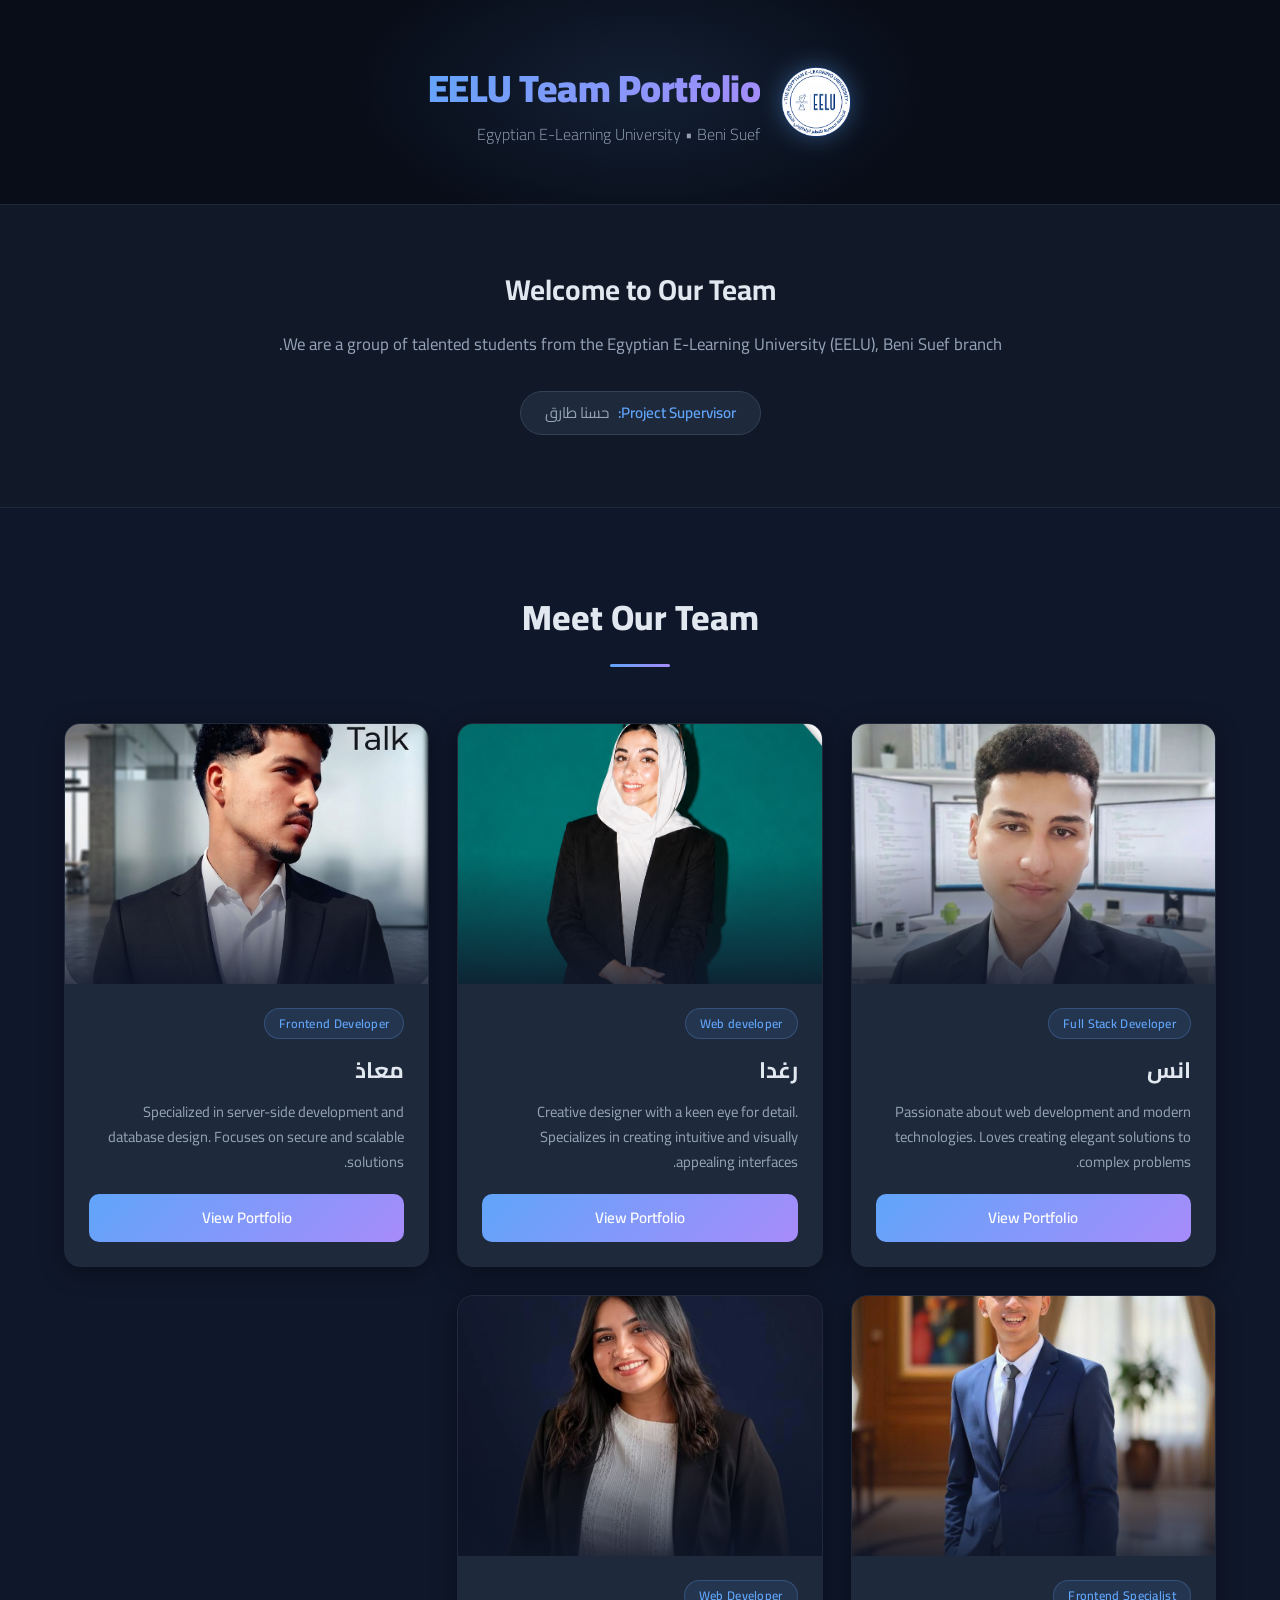
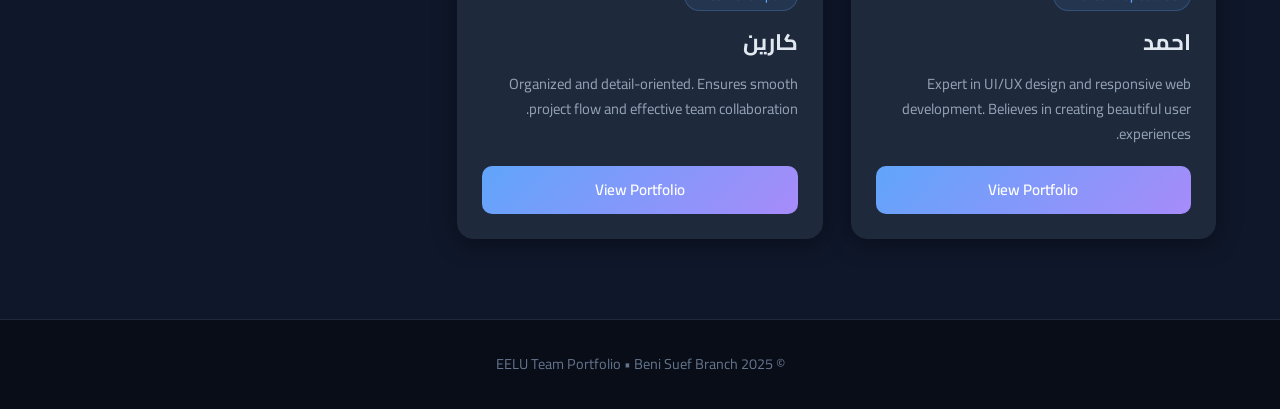
==== index.html @ 81c48f5f "upload full project" ====
<!DOCTYPE html>
<html lang="ar">
<head>
    <meta charset="UTF-8">
    <meta name="viewport" content="width=device-width, initial-scale=1.0">
    <title>EELU Team Portfolio </title>
    <link rel="preconnect" href="https://fonts.googleapis.com">
    <link rel="preconnect" href="https://fonts.gstatic.com" crossorigin>
    <link href="https://fonts.googleapis.com/css2?family=Cairo:wght@300;400;600;700;900&display=swap" rel="stylesheet">
    <link rel="stylesheet" href="/style.css">
</head>
<body>
    <div id="app">
        <section id="main-section" class="main-section">

            <!-- Header -->
            <header class="header">
                <div class="header-bg-glow"></div>
                <div class="container">
                    <div class="logo">
                        <img src="/images/logo.png" alt="EELU Logo">
                        <div class="logo-text">
                            <h1>EELU Team Portfolio</h1>
                            <p>Egyptian E-Learning University &bull; Beni Suef</p>
                        </div>
                    </div>
                </div>
            </header>

            <!-- Introduction Section -->
            <section class="intro">
                <div class="container">
                    <div class="intro-card">
                        <h2>Welcome to Our Team</h2>
                        <p>We are a group of talented students from the Egyptian E-Learning University (EELU), Beni Suef branch.</p>
                        <p class="supervisor"><span>Project Supervisor:</span> حسنا طارق</p>
                    </div>
                </div>
            </section>

            <!-- Team Members Cards -->
            <section class="team-section">
                <div class="container">
                    <div class="section-header">
                        <h2>Meet Our Team</h2>
                        <div class="title-line"></div>
                    </div>
                    <div class="cards-grid">

                        <!-- Anas -->
                        <div class="team-card">
                            <div class="card-image">
                                <img src="/Anas/images/لوجو خارجى.png" alt="انس">
                                <div class="card-image-overlay"></div>
                            </div>
                            <div class="card-content">
                                <span class="role-badge">Full Stack Developer</span>
                                <h3>انس</h3>
                                <p class="description">Passionate about web development and modern technologies. Loves creating elegant solutions to complex problems.</p>
                                <a href="/Anas/index.html" class="view-btn">View Portfolio</a>
                            </div>
                        </div>

                        <!-- Raghda -->
                        <div class="team-card">
                            <div class="card-image">
                                <img src="/Raghda/cre3.png" alt="رغدا">
                                <div class="card-image-overlay"></div>
                            </div>
                            <div class="card-content">
                                <span class="role-badge">Web developer</span>
                                <h3>رغدا</h3>
                                <p class="description">Creative designer with a keen eye for detail. Specializes in creating intuitive and visually appealing interfaces.</p>
                                <a href="/Raghda/index.html" class="view-btn ">View Portfolio</a>
                            </div>
                        </div>

                        

                        <!-- Moaz -->
                        <div class="team-card">
                            <div class="card-image">
                                <img src="/Mouaz/WhatsApp Image 2026-04-27 at 11.06.45 AM.jpeg" alt="معاذ">
                                <div class="card-image-overlay"></div>
                            </div>
                            <div class="card-content">
                                <span class="role-badge">Frontend Developer</span>
                                <h3>معاذ</h3>
                                <p class="description">Specialized in server-side development and database design. Focuses on secure and scalable solutions.</p>
                                <a href="/Mouaz/index.html" class="view-btn">View Portfolio</a>
                            </div>
                        </div>

                        <!-- Ahmed -->
                        <div class="team-card">
                            <div class="card-image">
                                <img src="/Ahmed/img/8.jpeg" alt="احمد">
                                <div class="card-image-overlay"></div>
                            </div>
                            <div class="card-content">
                                <span class="role-badge">Frontend Specialist</span>
                                <h3>احمد</h3>
                                <p class="description">Expert in UI/UX design and responsive web development. Believes in creating beautiful user experiences.</p>
                                <a href="/Ahmed/index.html" class="view-btn ">View Portfolio</a>
                            </div>
                        </div>
                        
                        <!-- karen -->
                        <div class="team-card">
                            <div class="card-image">
                                <img src="/karen/img-portfolio.3.jpeg" alt="كارين">
                                <div class="card-image-overlay"></div>
                            </div>
                            <div class="card-content">
                                <span class="role-badge">Web Developer</span>
                                <h3>كارين</h3>
                                <p class="description">Organized and detail-oriented. Ensures smooth project flow and effective team collaboration.</p>
                                <a href="/karen/index.html" class="view-btn ">View Portfolio</a>
                            </div>
                        </div>

                    </div>
                </div>
            </section>

            <!-- Footer -->
            <footer class="footer">
                <div class="container">
                    <p>&copy; 2025 EELU Team Portfolio &bull; Beni Suef Branch</p>
                </div>
            </footer>

        </section>
    </div>
</body>
</html>
---- style.css ----
/* ============================================
   EELU Team Portfolio - Dark Elegant Theme
   ============================================ */

:root {
    --bg-main:       #0f172a;
    --bg-secondary:  #111827;
    --bg-card:       #1e293b;
    --bg-header:     #080d18;
    --accent-blue:   #60a5fa;
    --accent-purple: #a78bfa;
    --accent-grad:   linear-gradient(135deg, #60a5fa 0%, #a78bfa 100%);
    --text-primary:  #e2e8f0;
    --text-secondary:#94a3b8;
    --text-muted:    #64748b;
    --border:        #1e293b;
    --border-hover:  #334155;
    --glow-blue:     rgba(96, 165, 250, 0.15);
    --glow-purple:   rgba(167, 139, 250, 0.15);
    --shadow-card:   0 4px 24px rgba(0, 0, 0, 0.4);
    --shadow-hover:  0 12px 40px rgba(0, 0, 0, 0.6);
    --transition:    all 0.3s cubic-bezier(0.4, 0, 0.2, 1);
    --radius-card:   16px;
}

/* ============================================
   Reset & Base
   ============================================ */

* {
    margin: 0;
    padding: 0;
    box-sizing: border-box;
}

body {
    font-family: 'Cairo', 'Segoe UI', Tahoma, sans-serif;
    background-color: var(--bg-main);
    color: var(--text-primary);
    line-height: 1.7;
    direction: rtl;
    min-height: 100vh;
}

.container {
    max-width: 1200px;
    margin: 0 auto;
    padding: 0 24px;
}

a {
    text-decoration: none;
}

/* ============================================
   Header
   ============================================ */

.header {
    position: relative;
    background: var(--bg-header);
    padding: 56px 0;
    overflow: hidden;
    border-bottom: 1px solid var(--border);
}

.header-bg-glow {
    position: absolute;
    top: -60px;
    left: 50%;
    transform: translateX(-50%);
    width: 600px;
    height: 300px;
    background: radial-gradient(ellipse, rgba(96, 165, 250, 0.12) 0%, transparent 70%);
    pointer-events: none;
}

.header .container {
    position: relative;
    z-index: 1;
}

.logo {
    display: flex;
    align-items: center;
    justify-content: center;
    gap: 20px;
}

.logo img {
    width: 72px;
    height: 72px;
    object-fit: contain;
    filter: drop-shadow(0 0 12px rgba(96, 165, 250, 0.4));
}

.logo-text {
    text-align: right;
}

.logo-text h1 {
    font-size: 2.4rem;
    font-weight: 900;
    background: var(--accent-grad);
    -webkit-background-clip: text;
    -webkit-text-fill-color: transparent;
    background-clip: text;
    letter-spacing: -0.5px;
    animation: fadeSlideDown 0.6s ease both;
}

.logo-text p {
    font-size: 1rem;
    color: var(--text-secondary);
    font-weight: 300;
    animation: fadeSlideDown 0.8s ease both;
}

/* ============================================
   Intro Section
   ============================================ */

.intro {
    padding: 60px 0;
    background: var(--bg-secondary);
    border-bottom: 1px solid var(--border);
}

.intro-card {
    max-width: 760px;
    margin: 0 auto;
    text-align: center;
}

.intro-card h2 {
    font-size: 1.8rem;
    font-weight: 700;
    color: var(--text-primary);
    margin-bottom: 16px;
}

.intro-card p {
    color: var(--text-secondary);
    font-size: 1.05rem;
    margin-bottom: 12px;
}

.supervisor {
    margin-top: 20px;
    display: inline-block;
    background: var(--bg-card);
    border: 1px solid var(--border-hover);
    border-radius: 50px;
    padding: 8px 24px;
    font-size: 0.95rem !important;
}

.supervisor span {
    color: var(--accent-blue);
    font-weight: 600;
    margin-left: 6px;
}

/* ============================================
   Team Section
   ============================================ */

.team-section {
    padding: 80px 0;
}

.section-header {
    text-align: center;
    margin-bottom: 56px;
}

.section-header h2 {
    font-size: 2.2rem;
    font-weight: 800;
    color: var(--text-primary);
    margin-bottom: 16px;
}

.title-line {
    width: 60px;
    height: 3px;
    background: var(--accent-grad);
    margin: 0 auto;
    border-radius: 2px;
}

/* ============================================
   Cards Grid
   ============================================ */

.cards-grid {
    display: grid;
    grid-template-columns: repeat(auto-fill, minmax(300px, 1fr));
    gap: 28px;
}

/* ============================================
   Team Card
   ============================================ */

.team-card {
    background: var(--bg-card);
    border-radius: var(--radius-card);
    border: 1px solid var(--border);
    overflow: hidden;
    box-shadow: var(--shadow-card);
    transition: var(--transition);
    display: flex;
    flex-direction: column;
}

.team-card:hover {
    transform: translateY(-8px);
    border-color: var(--border-hover);
    box-shadow: var(--shadow-hover);
}

.card-image {
    position: relative;
    width: 100%;
    height: 260px;
    overflow: hidden;
    background: linear-gradient(135deg, #1e293b, #0f172a);
}

.card-image img {
    width: 100%;
    height: 100%;
    object-fit: cover;
    transition: transform 0.5s cubic-bezier(0.4, 0, 0.2, 1);
    display: block;
}

.card-image-overlay {
    position: absolute;
    inset: 0;
    background: linear-gradient(to top, rgba(15, 23, 42, 0.85) 0%, transparent 50%);
    transition: var(--transition);
}

.team-card:hover .card-image img {
    transform: scale(1.08);
}

.card-content {
    padding: 24px;
    display: flex;
    flex-direction: column;
    flex: 1;
}

.role-badge {
    display: inline-block;
    background: rgba(96, 165, 250, 0.1);
    color: var(--accent-blue);
    border: 1px solid rgba(96, 165, 250, 0.25);
    border-radius: 50px;
    padding: 4px 14px;
    font-size: 0.78rem;
    font-weight: 600;
    letter-spacing: 0.3px;
    margin-bottom: 12px;
    align-self: flex-start;
}

.card-content h3 {
    font-size: 1.4rem;
    font-weight: 700;
    color: var(--text-primary);
    margin-bottom: 10px;
}

.description {
    color: var(--text-secondary);
    font-size: 0.92rem;
    line-height: 1.7;
    flex: 1;
    margin-bottom: 20px;
}

/* ============================================
   Buttons
   ============================================ */

.view-btn {
    display: block;
    text-align: center;
    padding: 11px 20px;
    border-radius: 10px;
    font-size: 0.95rem;
    font-weight: 600;
    font-family: 'Cairo', sans-serif;
    cursor: pointer;
    transition: var(--transition);
    background: var(--accent-grad);
    color: #fff;
    border: none;
}

.view-btn:hover {
    opacity: 0.88;
    box-shadow: 0 6px 20px rgba(96, 165, 250, 0.35);
    transform: translateY(-1px);
}

.view-btn:active {
    transform: translateY(0);
    opacity: 1;
}

.view-btn.coming-soon {
    background: transparent;
    border: 1px solid var(--border-hover);
    color: var(--text-muted);
    cursor: default;
    pointer-events: none;
}

/* ============================================
   Footer
   ============================================ */

.footer {
    padding: 32px 0;
    background: var(--bg-header);
    border-top: 1px solid var(--border);
    text-align: center;
}

.footer p {
    color: var(--text-muted);
    font-size: 0.9rem;
}

/* ============================================
   Animations
   ============================================ */

@keyframes fadeSlideDown {
    from {
        opacity: 0;
        transform: translateY(-20px);
    }
    to {
        opacity: 1;
        transform: translateY(0);
    }
}

@keyframes fadeSlideUp {
    from {
        opacity: 0;
        transform: translateY(20px);
    }
    to {
        opacity: 1;
        transform: translateY(0);
    }
}

/* ============================================
   Responsive
   ============================================ */

@media (max-width: 768px) {
    .logo-text h1 {
        font-size: 1.8rem;
    }

    .section-header h2 {
        font-size: 1.8rem;
    }

    .cards-grid {
        grid-template-columns: repeat(auto-fill, minmax(260px, 1fr));
        gap: 20px;
    }
}

@media (max-width: 480px) {
    .header {
        padding: 36px 0;
    }

    .logo {
        flex-direction: column;
        gap: 12px;
        text-align: center;
    }

    .logo-text {
        text-align: center;
    }

    .logo-text h1 {
        font-size: 1.5rem;
    }

    .intro {
        padding: 40px 0;
    }

    .team-section {
        padding: 50px 0;
    }

    .cards-grid {
        grid-template-columns: 1fr;
        gap: 16px;
    }

    .card-image {
        height: 220px;
    }

    .card-content {
        padding: 20px;
    }
}
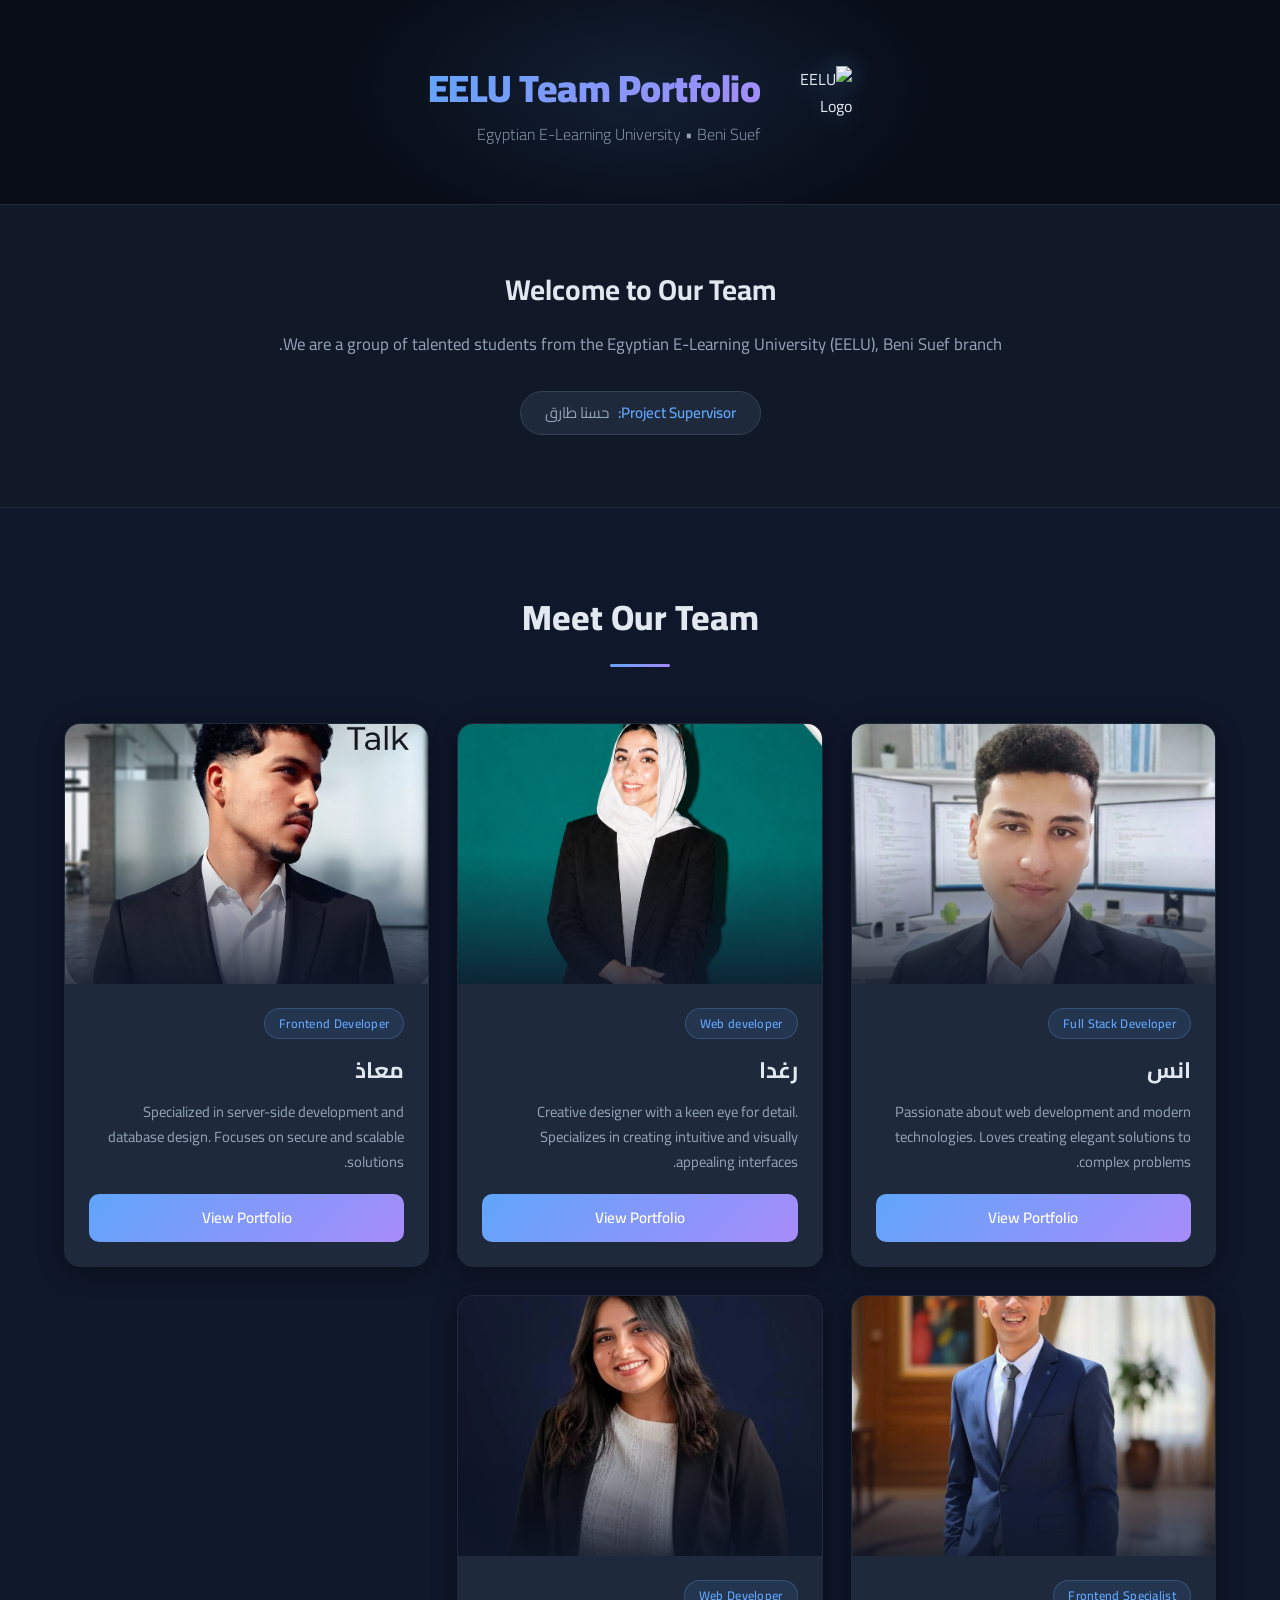
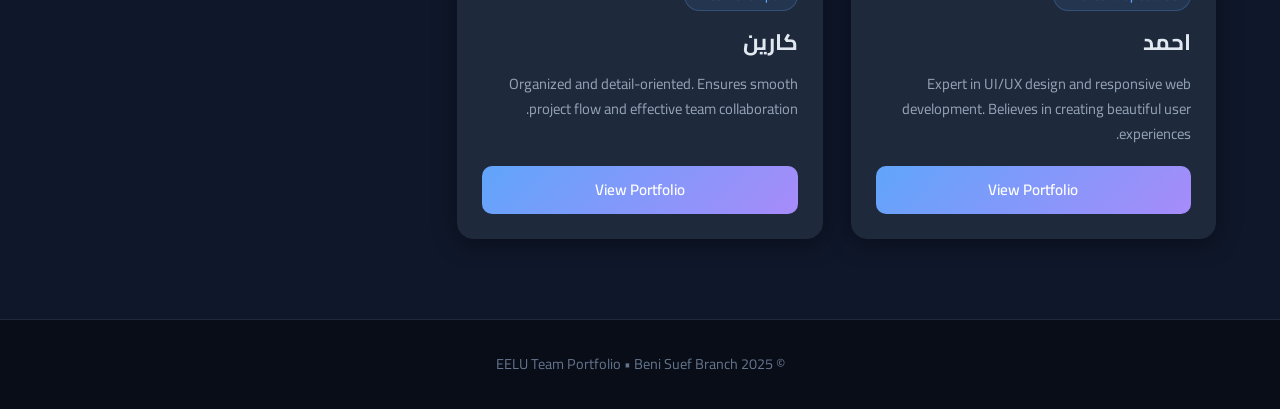
==== commit d25d57e5: "update project" ====
--- a/index.html
+++ b/index.html
@@ -7,7 +7,7 @@
     <link rel="preconnect" href="https://fonts.googleapis.com">
     <link rel="preconnect" href="https://fonts.gstatic.com" crossorigin>
     <link href="https://fonts.googleapis.com/css2?family=Cairo:wght@300;400;600;700;900&display=swap" rel="stylesheet">
-    <link rel="stylesheet" href="/style.css">
+    <link rel="stylesheet" href="style.css">
 </head>
 <body>
     <div id="app">
@@ -50,28 +50,28 @@
                         <!-- Anas -->
                         <div class="team-card">
                             <div class="card-image">
-                                <img src="/Anas/images/لوجو خارجى.png" alt="انس">
+                                <img src="Anas/images/لوجو خارجى.png" alt="انس">
                                 <div class="card-image-overlay"></div>
                             </div>
                             <div class="card-content">
                                 <span class="role-badge">Full Stack Developer</span>
                                 <h3>انس</h3>
                                 <p class="description">Passionate about web development and modern technologies. Loves creating elegant solutions to complex problems.</p>
-                                <a href="/Anas/index.html" class="view-btn">View Portfolio</a>
+                                <a href="Anas/index.html" class="view-btn">View Portfolio</a>
                             </div>
                         </div>
 
                         <!-- Raghda -->
                         <div class="team-card">
                             <div class="card-image">
-                                <img src="/Raghda/cre3.png" alt="رغدا">
+                                <img src="Raghda/cre3.png" alt="رغدا">
                                 <div class="card-image-overlay"></div>
                             </div>
                             <div class="card-content">
                                 <span class="role-badge">Web developer</span>
                                 <h3>رغدا</h3>
                                 <p class="description">Creative designer with a keen eye for detail. Specializes in creating intuitive and visually appealing interfaces.</p>
-                                <a href="/Raghda/index.html" class="view-btn ">View Portfolio</a>
+                                <a href="Raghda/index.html" class="view-btn ">View Portfolio</a>
                             </div>
                         </div>
 
@@ -80,42 +80,42 @@
                         <!-- Moaz -->
                         <div class="team-card">
                             <div class="card-image">
-                                <img src="/Mouaz/WhatsApp Image 2026-04-27 at 11.06.45 AM.jpeg" alt="معاذ">
+                                <img src="Mouaz/WhatsApp Image 2026-04-27 at 11.06.45 AM.jpeg" alt="معاذ">
                                 <div class="card-image-overlay"></div>
                             </div>
                             <div class="card-content">
                                 <span class="role-badge">Frontend Developer</span>
                                 <h3>معاذ</h3>
                                 <p class="description">Specialized in server-side development and database design. Focuses on secure and scalable solutions.</p>
-                                <a href="/Mouaz/index.html" class="view-btn">View Portfolio</a>
+                                <a href="Mouaz/index.html" class="view-btn">View Portfolio</a>
                             </div>
                         </div>
 
                         <!-- Ahmed -->
                         <div class="team-card">
                             <div class="card-image">
-                                <img src="/Ahmed/img/8.jpeg" alt="احمد">
+                                <img src="Ahmed/img/8.jpeg" alt="احمد">
                                 <div class="card-image-overlay"></div>
                             </div>
                             <div class="card-content">
                                 <span class="role-badge">Frontend Specialist</span>
                                 <h3>احمد</h3>
                                 <p class="description">Expert in UI/UX design and responsive web development. Believes in creating beautiful user experiences.</p>
-                                <a href="/Ahmed/index.html" class="view-btn ">View Portfolio</a>
+                                <a href="Ahmed/index.html" class="view-btn ">View Portfolio</a>
                             </div>
                         </div>
                         
                         <!-- karen -->
                         <div class="team-card">
                             <div class="card-image">
-                                <img src="/karen/img-portfolio.3.jpeg" alt="كارين">
+                                <img src="karen/img-portfolio.3.jpeg" alt="كارين">
                                 <div class="card-image-overlay"></div>
                             </div>
                             <div class="card-content">
                                 <span class="role-badge">Web Developer</span>
                                 <h3>كارين</h3>
                                 <p class="description">Organized and detail-oriented. Ensures smooth project flow and effective team collaboration.</p>
-                                <a href="/karen/index.html" class="view-btn ">View Portfolio</a>
+                                <a href="karen/index.html" class="view-btn ">View Portfolio</a>
                             </div>
                         </div>
 
